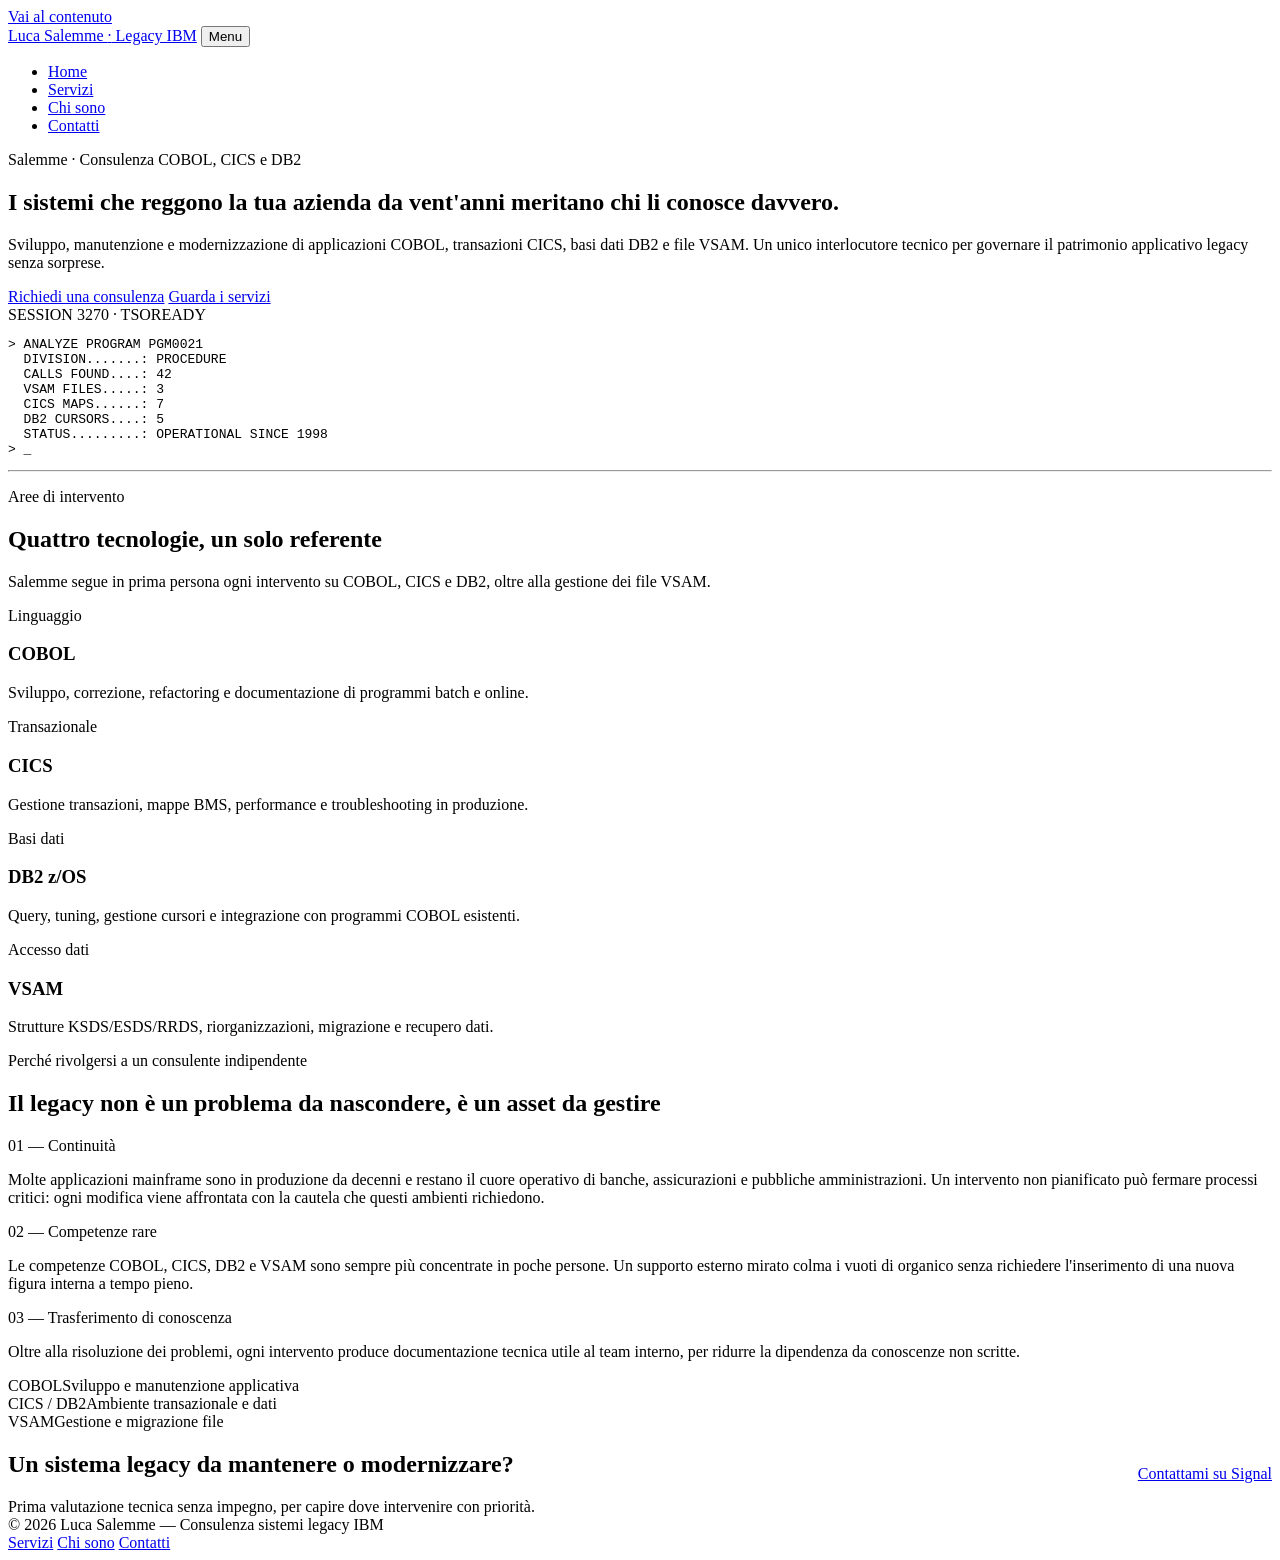
==== index.html @ 65a12618 "Add files via upload" ====
<!doctype html>
<html lang="it">
<head>
<meta charset="UTF-8">
<meta name="viewport" content="width=device-width, initial-scale=1">
<title>Salemme | Consulenza COBOL, CICS e DB2 — Sistemi Legacy IBM</title>
<meta name="description" content="Luca Salemme, consulente specializzato in COBOL, CICS e DB2 su sistemi mainframe IBM. Sviluppo, manutenzione e modernizzazione per aziende con applicazioni legacy critiche.">
<meta name="keywords" content="Salemme, COBOL, CICS, DB2, Luca Salemme, consulenza COBOL, programmatore COBOL, assistenza CICS, consulente DB2 z/OS, gestione VSAM, mainframe IBM, modernizzazione legacy, z/OS">
<meta name="robots" content="index, follow">
<link rel="canonical" href="https://tuodominio.it/">
<meta name="author" content="Luca Salemme">

<!-- Open Graph -->
<meta property="og:type" content="website">
<meta property="og:site_name" content="Salemme — Consulenza Legacy IBM">
<meta property="og:title" content="Salemme | Consulenza COBOL, CICS e DB2 — Sistemi Legacy IBM">
<meta property="og:description" content="Luca Salemme: sviluppo, manutenzione e modernizzazione di applicazioni mainframe IBM in COBOL, CICS e DB2.">
<meta property="og:url" content="https://tuodominio.it/">
<meta property="og:locale" content="it_IT">

<!-- Twitter -->
<meta name="twitter:card" content="summary">
<meta name="twitter:title" content="Salemme | Consulenza COBOL, CICS e DB2">
<meta name="twitter:description" content="Luca Salemme, consulente specializzato in COBOL, CICS e DB2 su sistemi mainframe IBM.">

<link rel="preconnect" href="https://fonts.googleapis.com">
<link rel="preconnect" href="https://fonts.gstatic.com" crossorigin>
<link href="https://fonts.googleapis.com/css2?family=IBM+Plex+Mono:wght@400;500;600&family=IBM+Plex+Sans:wght@400;500;600&display=swap" rel="stylesheet">
<link rel="stylesheet" href="css/style.css">
<link rel="icon" href="data:image/svg+xml,%3Csvg xmlns='http://www.w3.org/2000/svg' viewBox='0 0 32 32'%3E%3Crect width='32' height='32' rx='4' fill='%2317324f'/%3E%3Ctext x='16' y='22' font-family='monospace' font-size='16' fill='%23ffb000' text-anchor='middle'%3ELS%3C/text%3E%3C/svg%3E">

<script type="application/ld+json">
{
  "@context": "https://schema.org",
  "@type": "ProfessionalService",
  "name": "Salemme — Consulenza Legacy IBM",
  "description": "Consulenza specializzata in sistemi mainframe IBM: COBOL, CICS, DB2, VSAM.",
  "url": "https://tuodominio.it/",
  "areaServed": "IT",
  "founder": {
    "@type": "Person",
    "name": "Luca Salemme",
    "givenName": "Luca",
    "familyName": "Salemme",
    "alternateName": "Salemme",
    "jobTitle": "Consulente sistemi legacy IBM"
  },
  "knowsAbout": ["COBOL", "CICS", "DB2", "VSAM", "z/OS", "Mainframe IBM", "Modernizzazione legacy"]
}
</script>
</head>
<body>
<a class="skip-link" href="#main">Vai al contenuto</a>

<header class="site-header">
  <div class="nav">
    <a class="brand" href="index.html">Luca Salemme <span class="dot">·</span> Legacy IBM</a>
    <button class="nav-toggle" aria-expanded="false" aria-label="Apri il menu">Menu</button>
    <ul class="nav-links">
      <li><a href="index.html" aria-current="page">Home</a></li>
      <li><a href="servizi.html">Servizi</a></li>
      <li><a href="chi-sono.html">Chi sono</a></li>
      <li><a href="contatti.html" class="nav-cta">Contatti</a></li>
    </ul>
  </div>
</header>

<main id="main">

  <section class="hero">
    <div class="container hero-grid">
      <div>
        <p class="eyebrow">Salemme · Consulenza COBOL, CICS e DB2</p>
        <h1>I sistemi che reggono la tua azienda da vent'anni meritano chi li conosce davvero.</h1>
        <p class="lede">Sviluppo, manutenzione e modernizzazione di applicazioni COBOL, transazioni CICS, basi dati DB2 e file VSAM. Un unico interlocutore tecnico per governare il patrimonio applicativo legacy senza sorprese.</p>
        <div class="hero-actions">
          <a class="btn btn-primary" href="contatti.html">Richiedi una consulenza</a>
          <a class="btn btn-ghost" href="servizi.html">Guarda i servizi</a>
        </div>
      </div>

      <div class="terminal" role="img" aria-label="Schermata terminale che simula un'analisi Salemme di un programma COBOL con transazioni CICS e cursori DB2 in produzione">
        <div class="terminal-bar"><span>SESSION 3270 · TSO</span><span>READY</span></div>
        <pre><span class="dim">></span> ANALYZE PROGRAM PGM0021
  DIVISION.......: PROCEDURE
  CALLS FOUND....: 42
  VSAM FILES.....: 3
  CICS MAPS......: 7
  DB2 CURSORS....: 5
  STATUS.........: <span class="ok">OPERATIONAL SINCE 1998</span>
<span class="dim">></span> _<span class="cursor"></span></pre>
      </div>
    </div>
  </section>

  <hr class="section-divider">

  <section>
    <div class="container">
      <div class="section-head">
        <p class="eyebrow">Aree di intervento</p>
        <h2>Quattro tecnologie, un solo referente</h2>
        <p>Salemme segue in prima persona ogni intervento su COBOL, CICS e DB2, oltre alla gestione dei file VSAM.</p>
      </div>
      <div class="grid-4">
        <div class="tech-card">
          <span class="tag">Linguaggio</span>
          <h3>COBOL</h3>
          <p>Sviluppo, correzione, refactoring e documentazione di programmi batch e online.</p>
        </div>
        <div class="tech-card">
          <span class="tag">Transazionale</span>
          <h3>CICS</h3>
          <p>Gestione transazioni, mappe BMS, performance e troubleshooting in produzione.</p>
        </div>
        <div class="tech-card">
          <span class="tag">Basi dati</span>
          <h3>DB2 z/OS</h3>
          <p>Query, tuning, gestione cursori e integrazione con programmi COBOL esistenti.</p>
        </div>
        <div class="tech-card">
          <span class="tag">Accesso dati</span>
          <h3>VSAM</h3>
          <p>Strutture KSDS/ESDS/RRDS, riorganizzazioni, migrazione e recupero dati.</p>
        </div>
      </div>
    </div>
  </section>

  <section>
    <div class="container">
      <div class="section-head">
        <p class="eyebrow">Perché rivolgersi a un consulente indipendente</p>
        <h2>Il legacy non è un problema da nascondere, è un asset da gestire</h2>
      </div>
      <div class="rows">
        <div class="row">
          <div class="label">01 — Continuità</div>
          <div class="content">
            <p>Molte applicazioni mainframe sono in produzione da decenni e restano il cuore operativo di banche, assicurazioni e pubbliche amministrazioni. Un intervento non pianificato può fermare processi critici: ogni modifica viene affrontata con la cautela che questi ambienti richiedono.</p>
          </div>
        </div>
        <div class="row">
          <div class="label">02 — Competenze rare</div>
          <div class="content">
            <p>Le competenze COBOL, CICS, DB2 e VSAM sono sempre più concentrate in poche persone. Un supporto esterno mirato colma i vuoti di organico senza richiedere l'inserimento di una nuova figura interna a tempo pieno.</p>
          </div>
        </div>
        <div class="row">
          <div class="label">03 — Trasferimento di conoscenza</div>
          <div class="content">
            <p>Oltre alla risoluzione dei problemi, ogni intervento produce documentazione tecnica utile al team interno, per ridurre la dipendenza da conoscenze non scritte.</p>
          </div>
        </div>
      </div>

      <div class="stat-strip">
        <div class="stat"><span class="num">COBOL</span><span class="lbl">Sviluppo e manutenzione applicativa</span></div>
        <div class="stat"><span class="num">CICS / DB2</span><span class="lbl">Ambiente transazionale e dati</span></div>
        <div class="stat"><span class="num">VSAM</span><span class="lbl">Gestione e migrazione file</span></div>
      </div>
    </div>
  </section>

  <section class="band">
    <div class="container" style="display:flex; justify-content:space-between; align-items:center; flex-wrap:wrap; gap:1.5em;">
      <div>
        <h2>Un sistema legacy da mantenere o modernizzare?</h2>
        <p style="margin-bottom:0;">Prima valutazione tecnica senza impegno, per capire dove intervenire con priorità.</p>
      </div>
      <a class="btn btn-primary" href="contatti.html">Contattami su Signal</a>
    </div>
  </section>

</main>

<footer class="site-footer">
  <div class="container footer-grid">
    <span>© <span id="year"></span> Luca Salemme — Consulenza sistemi legacy IBM</span>
    <nav>
      <a href="servizi.html">Servizi</a>
      <a href="chi-sono.html">Chi sono</a>
      <a href="contatti.html">Contatti</a>
    </nav>
  </div>
</footer>

<script>document.getElementById('year').textContent = new Date().getFullYear();</script>
<script src="js/main.js"></script>
</body>
</html>
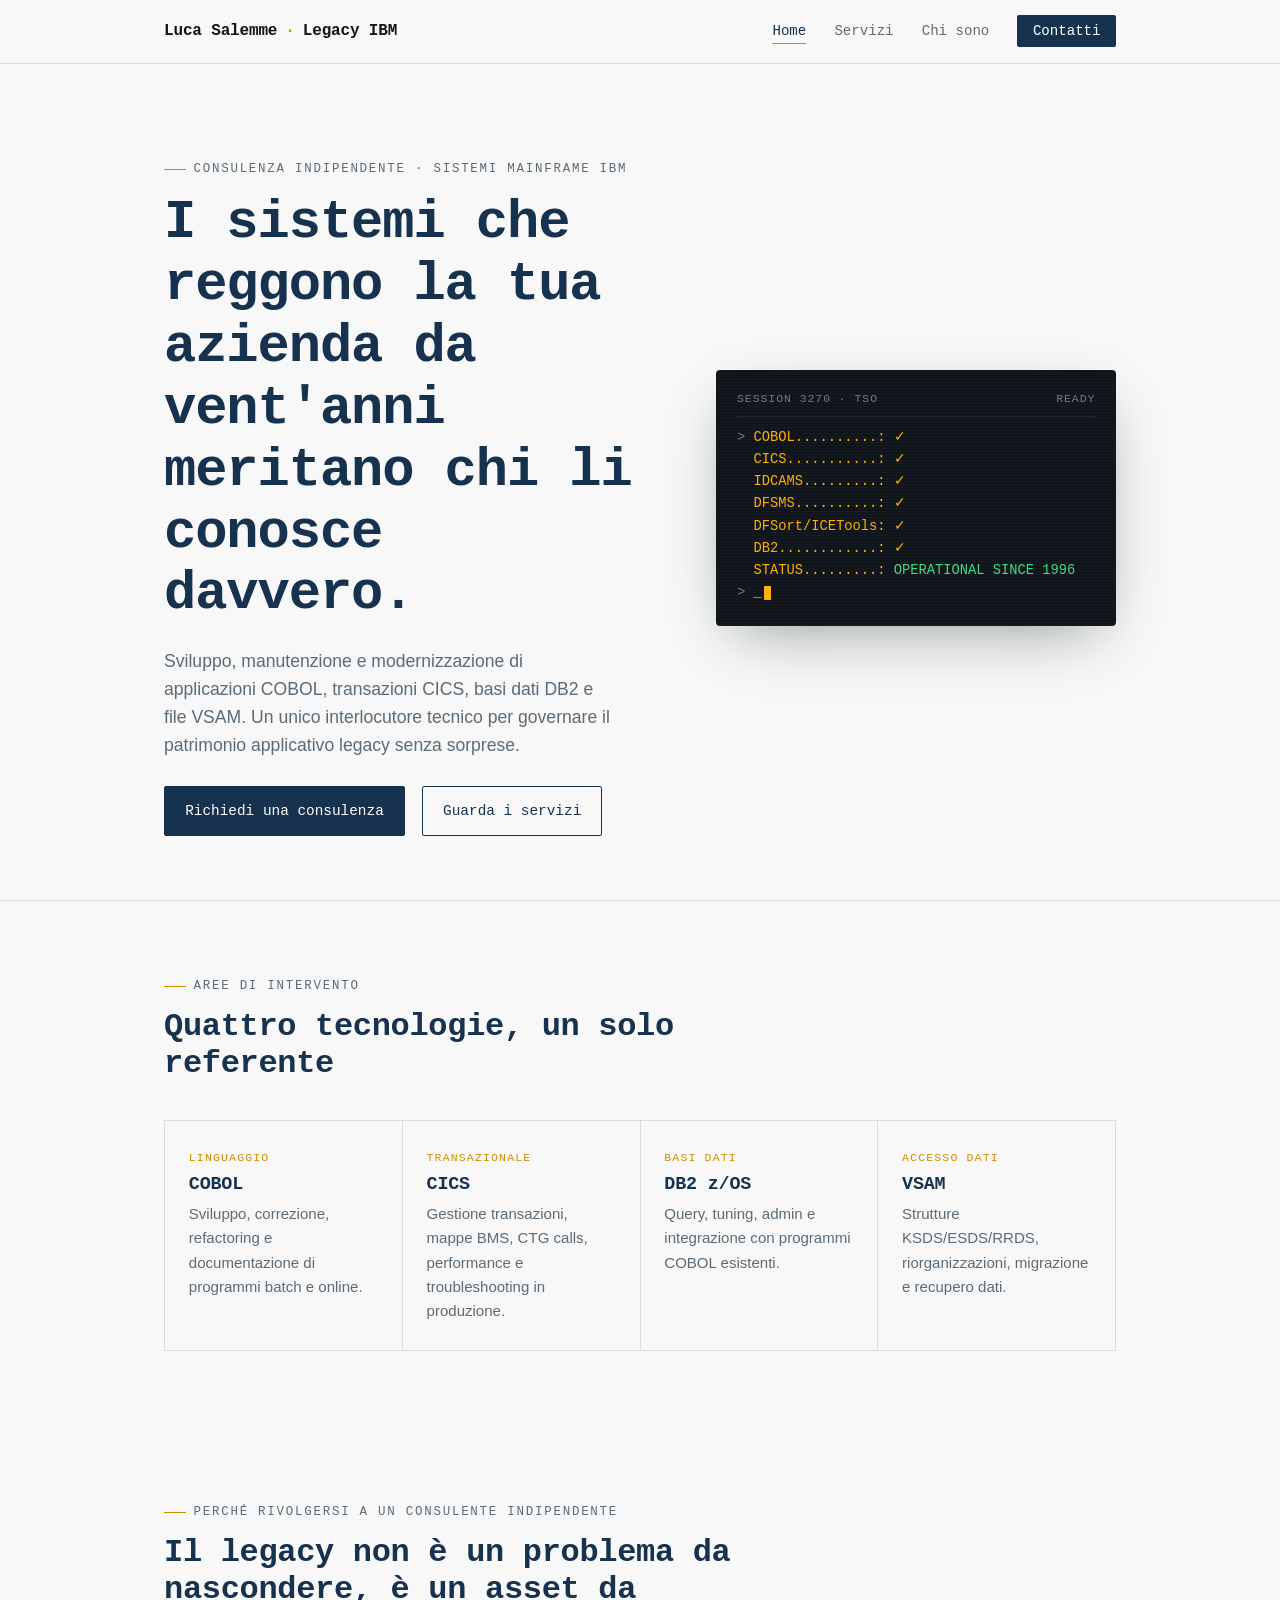
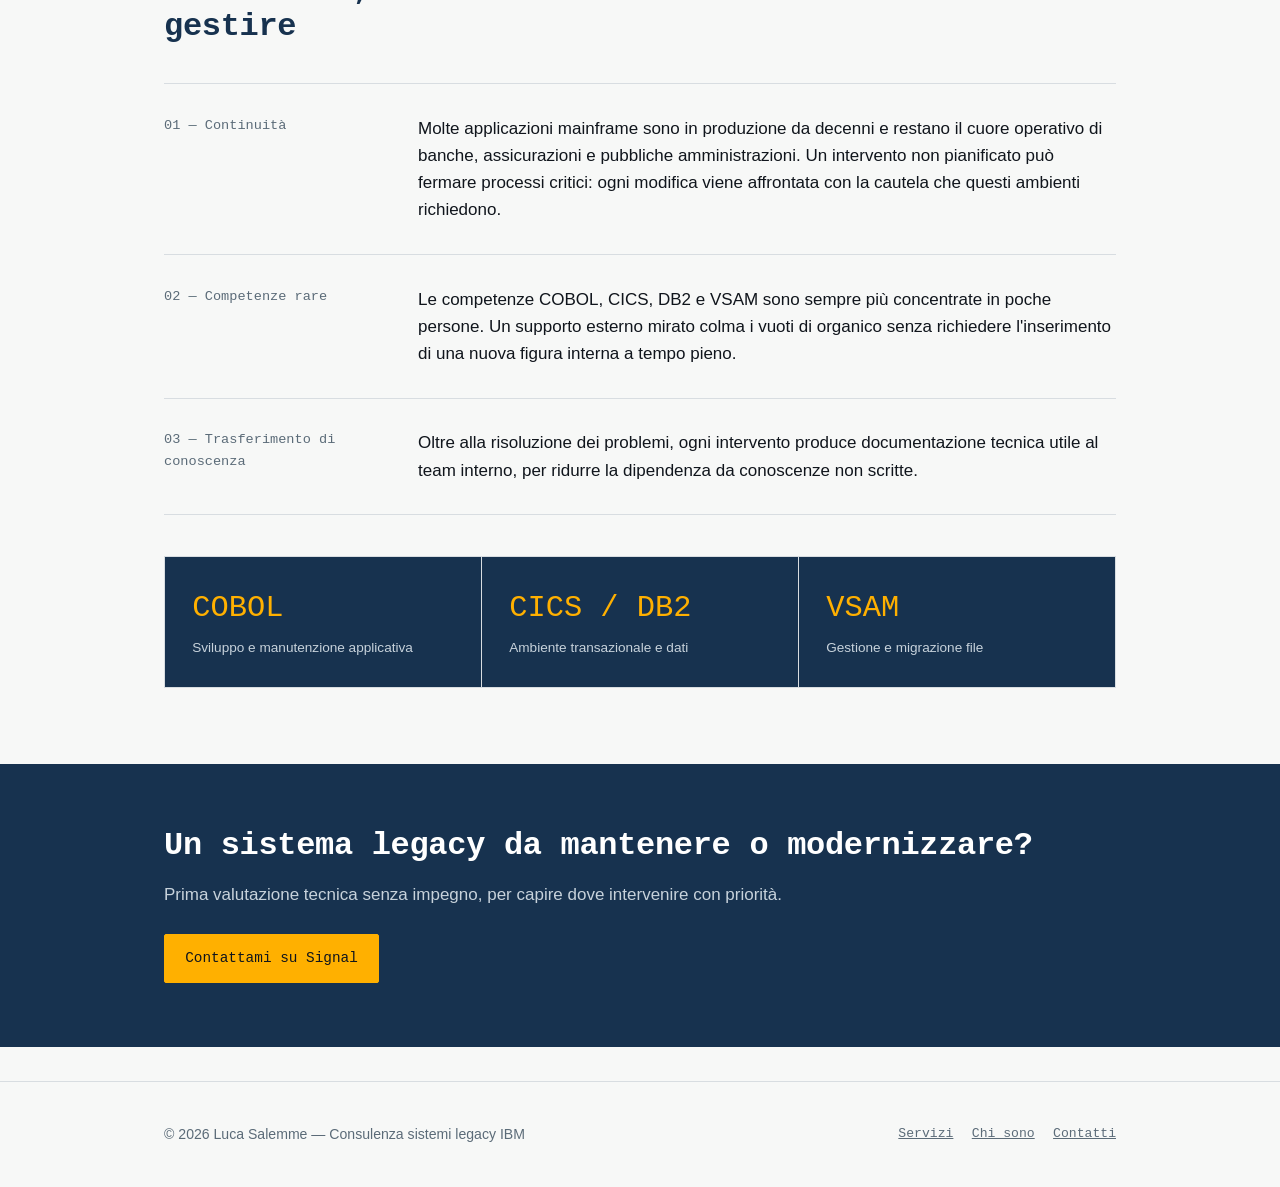
==== commit 195c5047: "Add files via upload" ====
--- a/index.html
+++ b/index.html
@@ -3,25 +3,25 @@
 <head>
 <meta charset="UTF-8">
 <meta name="viewport" content="width=device-width, initial-scale=1">
-<title>Salemme | Consulenza COBOL, CICS e DB2 — Sistemi Legacy IBM</title>
-<meta name="description" content="Luca Salemme, consulente specializzato in COBOL, CICS e DB2 su sistemi mainframe IBM. Sviluppo, manutenzione e modernizzazione per aziende con applicazioni legacy critiche.">
-<meta name="keywords" content="Salemme, COBOL, CICS, DB2, Luca Salemme, consulenza COBOL, programmatore COBOL, assistenza CICS, consulente DB2 z/OS, gestione VSAM, mainframe IBM, modernizzazione legacy, z/OS">
+<title>Consulenza COBOL, CICS, DB2, VSAM | Luca Salemme — Sistemi Legacy IBM</title>
+<meta name="description" content="Consulenza specializzata su sistemi mainframe IBM: sviluppo e manutenzione COBOL, transazioni CICS, basi dati DB2 z/OS, gestione file VSAM. Supporto per aziende con applicazioni legacy critiche.">
+<meta name="keywords" content="consulenza COBOL, programmatore COBOL, assistenza CICS, consulente DB2 z/OS, gestione VSAM, mainframe IBM, modernizzazione legacy, z/OS, sistemi legacy banche assicurazioni">
 <meta name="robots" content="index, follow">
 <link rel="canonical" href="https://tuodominio.it/">
 <meta name="author" content="Luca Salemme">
 
 <!-- Open Graph -->
 <meta property="og:type" content="website">
-<meta property="og:site_name" content="Salemme — Consulenza Legacy IBM">
-<meta property="og:title" content="Salemme | Consulenza COBOL, CICS e DB2 — Sistemi Legacy IBM">
-<meta property="og:description" content="Luca Salemme: sviluppo, manutenzione e modernizzazione di applicazioni mainframe IBM in COBOL, CICS e DB2.">
+<meta property="og:site_name" content="Luca Salemme — Consulenza Legacy IBM">
+<meta property="og:title" content="Consulenza COBOL, CICS, DB2, VSAM | Sistemi Legacy IBM">
+<meta property="og:description" content="Sviluppo, manutenzione e modernizzazione di applicazioni mainframe IBM: COBOL, CICS, DB2, VSAM.">
 <meta property="og:url" content="https://tuodominio.it/">
 <meta property="og:locale" content="it_IT">
 
 <!-- Twitter -->
 <meta name="twitter:card" content="summary">
-<meta name="twitter:title" content="Salemme | Consulenza COBOL, CICS e DB2">
-<meta name="twitter:description" content="Luca Salemme, consulente specializzato in COBOL, CICS e DB2 su sistemi mainframe IBM.">
+<meta name="twitter:title" content="Consulenza COBOL, CICS, DB2, VSAM | Sistemi Legacy IBM">
+<meta name="twitter:description" content="Consulenza specializzata su sistemi mainframe IBM per aziende con applicazioni legacy critiche.">
 
 <link rel="preconnect" href="https://fonts.googleapis.com">
 <link rel="preconnect" href="https://fonts.gstatic.com" crossorigin>
@@ -33,16 +33,13 @@
 {
   "@context": "https://schema.org",
   "@type": "ProfessionalService",
-  "name": "Salemme — Consulenza Legacy IBM",
+  "name": "Luca Salemme — Consulenza Legacy IBM",
   "description": "Consulenza specializzata in sistemi mainframe IBM: COBOL, CICS, DB2, VSAM.",
   "url": "https://tuodominio.it/",
   "areaServed": "IT",
   "founder": {
     "@type": "Person",
     "name": "Luca Salemme",
-    "givenName": "Luca",
-    "familyName": "Salemme",
-    "alternateName": "Salemme",
     "jobTitle": "Consulente sistemi legacy IBM"
   },
   "knowsAbout": ["COBOL", "CICS", "DB2", "VSAM", "z/OS", "Mainframe IBM", "Modernizzazione legacy"]
@@ -70,7 +67,7 @@
   <section class="hero">
     <div class="container hero-grid">
       <div>
-        <p class="eyebrow">Salemme · Consulenza COBOL, CICS e DB2</p>
+        <p class="eyebrow">Consulenza indipendente · Sistemi mainframe IBM</p>
         <h1>I sistemi che reggono la tua azienda da vent'anni meritano chi li conosce davvero.</h1>
         <p class="lede">Sviluppo, manutenzione e modernizzazione di applicazioni COBOL, transazioni CICS, basi dati DB2 e file VSAM. Un unico interlocutore tecnico per governare il patrimonio applicativo legacy senza sorprese.</p>
         <div class="hero-actions">
@@ -79,15 +76,15 @@
         </div>
       </div>
 
-      <div class="terminal" role="img" aria-label="Schermata terminale che simula un'analisi Salemme di un programma COBOL con transazioni CICS e cursori DB2 in produzione">
+      <div class="terminal" role="img" aria-label="Schermata terminale che simula un'analisi di un programma COBOL in produzione">
         <div class="terminal-bar"><span>SESSION 3270 · TSO</span><span>READY</span></div>
-        <pre><span class="dim">></span> ANALYZE PROGRAM PGM0021
-  DIVISION.......: PROCEDURE
-  CALLS FOUND....: 42
-  VSAM FILES.....: 3
-  CICS MAPS......: 7
-  DB2 CURSORS....: 5
-  STATUS.........: <span class="ok">OPERATIONAL SINCE 1998</span>
+        <pre><span class="dim">></span> COBOL..........: ✓
+  CICS...........: ✓
+  IDCAMS.........: ✓
+  DFSMS..........: ✓
+  DFSort/ICETools: ✓
+  DB2............: ✓
+  STATUS.........: <span class="ok">OPERATIONAL SINCE 1996</span>
 <span class="dim">></span> _<span class="cursor"></span></pre>
       </div>
     </div>
@@ -100,7 +97,6 @@
       <div class="section-head">
         <p class="eyebrow">Aree di intervento</p>
         <h2>Quattro tecnologie, un solo referente</h2>
-        <p>Salemme segue in prima persona ogni intervento su COBOL, CICS e DB2, oltre alla gestione dei file VSAM.</p>
       </div>
       <div class="grid-4">
         <div class="tech-card">
@@ -111,12 +107,12 @@
         <div class="tech-card">
           <span class="tag">Transazionale</span>
           <h3>CICS</h3>
-          <p>Gestione transazioni, mappe BMS, performance e troubleshooting in produzione.</p>
+          <p>Gestione transazioni, mappe BMS, CTG calls, performance e troubleshooting in produzione.</p>
         </div>
         <div class="tech-card">
           <span class="tag">Basi dati</span>
           <h3>DB2 z/OS</h3>
-          <p>Query, tuning, gestione cursori e integrazione con programmi COBOL esistenti.</p>
+          <p>Query, tuning, admin e integrazione con programmi COBOL esistenti.</p>
         </div>
         <div class="tech-card">
           <span class="tag">Accesso dati</span>
--- a/css/style.css
+++ b/css/style.css
@@ -0,0 +1,341 @@
+/* ==========================================================================
+   Luca Salemme — Consulenza Legacy IBM (COBOL / CICS / DB2 / VSAM)
+   Design tokens
+   ========================================================================== */
+:root{
+  --ink:        #10151c;
+  --paper:      #f7f8f7;
+  --paper-dim:  #eef0f1;
+  --navy:       #17324f;
+  --navy-light: #2a4a70;
+  --steel:      #5b6b78;
+  --steel-light:#e2e6e9;
+  --line:       #d8dde1;
+  --amber:      #ffb000;
+  --amber-dim:  #cf8f00;
+  --green:      #3ddc84;
+
+  --font-mono: 'IBM Plex Mono', ui-monospace, SFMono-Regular, Menlo, monospace;
+  --font-sans: 'IBM Plex Sans', -apple-system, BlinkMacSystemFont, 'Segoe UI', sans-serif;
+
+  --maxw: 1080px;
+  --gutter: clamp(20px, 5vw, 64px);
+}
+
+*,*::before,*::after{ box-sizing:border-box; }
+html{ scroll-behavior:smooth; }
+
+body{
+  margin:0;
+  background:var(--paper);
+  color:var(--ink);
+  font-family:var(--font-sans);
+  font-size:17px;
+  line-height:1.6;
+  -webkit-font-smoothing:antialiased;
+}
+
+h1,h2,h3,h4{
+  font-family:var(--font-mono);
+  font-weight:600;
+  letter-spacing:-0.01em;
+  line-height:1.15;
+  margin:0 0 .5em;
+  color:var(--navy);
+}
+h1{ font-size:clamp(2.1rem, 4.2vw, 3.4rem); letter-spacing:-0.02em; }
+h2{ font-size:clamp(1.5rem, 2.6vw, 2rem); }
+h3{ font-size:1.15rem; }
+
+p{ margin:0 0 1.1em; color:var(--ink); }
+a{ color:var(--navy); }
+strong{ color:var(--navy); }
+
+.eyebrow{
+  font-family:var(--font-mono);
+  font-size:.78rem;
+  letter-spacing:.14em;
+  text-transform:uppercase;
+  color:var(--steel);
+  display:flex;
+  align-items:center;
+  gap:.6em;
+  margin-bottom:1em;
+}
+.eyebrow::before{
+  content:"";
+  width:22px;
+  height:1px;
+  background:var(--amber-dim);
+  display:inline-block;
+}
+
+.container{
+  max-width:var(--maxw);
+  margin:0 auto;
+  padding-left:var(--gutter);
+  padding-right:var(--gutter);
+}
+
+/* ---------- Skip link / focus ---------- */
+.skip-link{
+  position:absolute; left:-999px; top:0;
+  background:var(--navy); color:#fff; padding:.6em 1em;
+  z-index:200; font-family:var(--font-mono); font-size:.85rem;
+}
+.skip-link:focus{ left:var(--gutter); top:.6em; }
+a:focus-visible, button:focus-visible, .qr-fallback-link:focus-visible{
+  outline:2px solid var(--amber); outline-offset:3px;
+}
+
+@media (prefers-reduced-motion: reduce){
+  *{ animation-duration:.01ms !important; animation-iteration-count:1 !important; transition-duration:.01ms !important; scroll-behavior:auto !important; }
+}
+
+/* ---------- Header / nav ---------- */
+.site-header{
+  position:sticky; top:0; z-index:100;
+  background:rgba(247,248,247,.92);
+  backdrop-filter:saturate(140%) blur(6px);
+  border-bottom:1px solid var(--line);
+}
+.nav{
+  display:flex; align-items:center; justify-content:space-between;
+  padding:1.1em var(--gutter);
+  max-width:var(--maxw); margin:0 auto;
+}
+.brand{
+  font-family:var(--font-mono); font-weight:600; font-size:1rem;
+  color:var(--ink); text-decoration:none; letter-spacing:-0.01em;
+  display:flex; align-items:center; gap:.5em;
+}
+.brand .dot{ color:var(--amber-dim); }
+.nav-links{
+  display:flex; gap:2em; list-style:none; margin:0; padding:0;
+  font-family:var(--font-mono); font-size:.88rem;
+}
+.nav-links a{
+  text-decoration:none; color:var(--steel);
+  padding:.3em 0; border-bottom:1px solid transparent;
+}
+.nav-links a:hover, .nav-links a[aria-current="page"]{
+  color:var(--navy); border-bottom-color:var(--amber-dim);
+}
+.nav-cta{
+  background:var(--navy); color:#fff !important; padding:.55em 1.1em !important;
+  border-radius:2px; border-bottom:none !important;
+}
+.nav-cta:hover{ background:var(--navy-light); }
+.nav-toggle{ display:none; }
+
+@media (max-width: 720px){
+  .nav-links{
+    position:fixed; inset:64px 0 auto 0; background:var(--paper);
+    flex-direction:column; padding:1.5em var(--gutter); gap:1.2em;
+    border-bottom:1px solid var(--line);
+    transform:translateY(-8px); opacity:0; pointer-events:none;
+    transition:opacity .18s ease, transform .18s ease;
+  }
+  .nav-links.open{ transform:translateY(0); opacity:1; pointer-events:auto; }
+  .nav-toggle{
+    display:inline-flex; background:none; border:1px solid var(--line);
+    border-radius:2px; padding:.5em .7em; font-family:var(--font-mono);
+    color:var(--navy); cursor:pointer;
+  }
+}
+
+/* ---------- Hero + terminal signature ---------- */
+.hero{
+  padding:clamp(48px, 8vw, 96px) 0 clamp(32px, 6vw, 64px);
+}
+.hero-grid{
+  display:grid; grid-template-columns: 1.1fr .9fr; gap:clamp(28px, 5vw, 64px);
+  align-items:center;
+}
+@media (max-width: 860px){ .hero-grid{ grid-template-columns:1fr; } }
+
+.hero h1{ margin-bottom:.4em; }
+.hero .lede{ font-size:1.1rem; color:var(--steel); max-width:46ch; }
+
+.hero-actions{ display:flex; gap:1em; margin-top:1.6em; flex-wrap:wrap; }
+.btn{
+  font-family:var(--font-mono); font-size:.9rem; text-decoration:none;
+  padding:.85em 1.4em; border-radius:2px; display:inline-block;
+  border:1px solid var(--navy); transition:background .15s ease, color .15s ease;
+}
+.btn-primary{ background:var(--navy); color:#fff; }
+.btn-primary:hover{ background:var(--navy-light); border-color:var(--navy-light); }
+.btn-ghost{ background:transparent; color:var(--navy); }
+.btn-ghost:hover{ background:var(--steel-light); }
+
+/* the terminal panel — signature element */
+.terminal{
+  background:var(--ink);
+  border-radius:4px;
+  padding:1.4em 1.5em 1.6em;
+  box-shadow:0 20px 60px -20px rgba(16,21,28,.45);
+  font-family:var(--font-mono);
+  font-size:.86rem;
+  color:var(--amber);
+  overflow:hidden;
+  position:relative;
+}
+.terminal::before{
+  content:"";
+  position:absolute; inset:0;
+  background:repeating-linear-gradient(
+    to bottom, rgba(255,255,255,.025) 0px, rgba(255,255,255,.025) 1px,
+    transparent 1px, transparent 3px
+  );
+  pointer-events:none;
+}
+.terminal-bar{
+  display:flex; justify-content:space-between; align-items:center;
+  color:#6b7a86; font-size:.72rem; letter-spacing:.08em;
+  border-bottom:1px solid rgba(255,255,255,.08);
+  padding-bottom:.7em; margin-bottom:.9em; text-transform:uppercase;
+}
+.terminal pre{ margin:0; white-space:pre-wrap; }
+.terminal .dim{ color:#6b7a86; }
+.terminal .ok{ color:var(--green); }
+.terminal .cursor{
+  display:inline-block; width:.55em; height:1em; background:var(--amber);
+  vertical-align:text-bottom; margin-left:.15em;
+  animation:blink 1.1s steps(1) infinite;
+}
+@keyframes blink{ 50%{ opacity:0; } }
+
+/* ---------- Sections ---------- */
+section{ padding:clamp(40px, 6vw, 76px) 0; }
+.section-divider{ border:none; border-top:1px solid var(--line); margin:0; }
+
+.section-head{ max-width:62ch; margin-bottom:2.2em; }
+
+/* Service / tech cards */
+.grid-4{
+  display:grid; grid-template-columns:repeat(4, 1fr); gap:1px;
+  background:var(--line); border:1px solid var(--line);
+}
+@media (max-width:900px){ .grid-4{ grid-template-columns:repeat(2, 1fr); } }
+@media (max-width:520px){ .grid-4{ grid-template-columns:1fr; } }
+
+.tech-card{
+  background:var(--paper); padding:1.6em 1.4em;
+}
+.tech-card .tag{
+  font-family:var(--font-mono); font-size:.72rem; letter-spacing:.1em;
+  color:var(--amber-dim); text-transform:uppercase; display:block; margin-bottom:.6em;
+}
+.tech-card h3{ margin-bottom:.4em; }
+.tech-card p{ color:var(--steel); font-size:.94rem; margin-bottom:0; }
+
+/* Two-column feature rows */
+.rows{ display:flex; flex-direction:column; }
+.row{
+  display:grid; grid-template-columns: 220px 1fr; gap:2em;
+  padding:1.8em 0; border-top:1px solid var(--line);
+}
+.row:last-child{ border-bottom:1px solid var(--line); }
+@media (max-width:700px){ .row{ grid-template-columns:1fr; gap:.5em; } }
+.row .label{
+  font-family:var(--font-mono); font-size:.85rem; color:var(--steel);
+}
+.row .content p{ margin-bottom:.6em; }
+.row .content p:last-child{ margin-bottom:0; }
+
+/* Stat strip */
+.stat-strip{
+  display:grid; grid-template-columns:repeat(3,1fr); gap:1px;
+  background:var(--line); border:1px solid var(--line); margin-top:2.4em;
+}
+@media (max-width:640px){ .stat-strip{ grid-template-columns:1fr; } }
+.stat{ background:var(--navy); color:#fff; padding:1.6em; text-align:left; }
+.stat .num{ font-family:var(--font-mono); font-size:1.9rem; color:var(--amber); display:block; }
+.stat .lbl{ font-size:.85rem; color:#c7d2db; }
+
+/* Callout / cta band */
+.band{
+  background:var(--navy); color:#fff; padding:clamp(40px,6vw,64px) 0;
+}
+.band h2{ color:#fff; }
+.band p{ color:#c7d2db; }
+.band .btn-primary{ background:var(--amber); color:var(--ink); border-color:var(--amber); }
+.band .btn-primary:hover{ background:#ffc233; }
+.band .btn-ghost{ color:#fff; border-color:rgba(255,255,255,.4); }
+.band .btn-ghost:hover{ background:rgba(255,255,255,.08); }
+
+/* Contact / QR */
+.contact-grid{
+  display:grid; grid-template-columns:1fr 1fr; gap:clamp(24px,5vw,56px);
+  align-items:start;
+}
+@media (max-width:800px){ .contact-grid{ grid-template-columns:1fr; } }
+
+.qr-card{
+  background:var(--ink); border-radius:4px; padding:1.8em;
+  display:flex; flex-direction:column; align-items:center; gap:1.1em;
+  text-align:center;
+}
+.qr-box{
+  background:#fff; padding:14px; border-radius:3px; line-height:0;
+  width:200px; height:200px; display:flex; align-items:center; justify-content:center;
+}
+#qrcode img{ display:block; }
+.qr-card .caption{
+  font-family:var(--font-mono); font-size:.8rem; color:#9fb0bd; margin:0;
+}
+.qr-card .signal-id{
+  font-family:var(--font-mono); font-size:.95rem; color:var(--amber); margin:0;
+  word-break:break-all;
+}
+.qr-fallback-link{
+  font-family:var(--font-mono); font-size:.82rem; color:#fff; text-decoration:underline;
+  text-underline-offset:3px;
+}
+
+.contact-list{ list-style:none; margin:0; padding:0; }
+.contact-list li{
+  padding:1em 0; border-top:1px solid var(--line);
+  display:flex; justify-content:space-between; gap:1em; align-items:baseline;
+}
+.contact-list li:last-child{ border-bottom:1px solid var(--line); }
+.contact-list .k{ font-family:var(--font-mono); font-size:.85rem; color:var(--steel); }
+.contact-list .v a{ text-decoration:none; }
+.contact-list .v a:hover{ text-decoration:underline; }
+
+.notice{
+  border:1px dashed var(--steel);
+  background:var(--paper-dim);
+  padding:1em 1.2em; font-size:.9rem; color:var(--steel); border-radius:3px;
+}
+.notice strong{ color:var(--ink); }
+
+/* Footer */
+.site-footer{
+  border-top:1px solid var(--line); padding:2.4em 0; margin-top:2em;
+}
+.footer-grid{
+  display:flex; justify-content:space-between; flex-wrap:wrap; gap:1.5em;
+  font-size:.88rem; color:var(--steel);
+}
+.footer-grid a{ color:var(--steel); }
+.footer-grid nav{ display:flex; gap:1.4em; font-family:var(--font-mono); font-size:.82rem; }
+
+/* Bio (chi-sono) */
+.bio-layout{
+  display:grid; grid-template-columns: 1fr 1.6fr; gap:clamp(24px,5vw,56px);
+}
+@media (max-width:760px){ .bio-layout{ grid-template-columns:1fr; } }
+.bio-card{
+  border:1px solid var(--line); padding:1.6em; align-self:start;
+}
+.bio-card dl{ margin:0; }
+.bio-card dt{ font-family:var(--font-mono); font-size:.75rem; text-transform:uppercase; letter-spacing:.08em; color:var(--steel); margin-top:1em; }
+.bio-card dt:first-child{ margin-top:0; }
+.bio-card dd{ margin:.2em 0 0; }
+
+/* Utility */
+.mt-0{ margin-top:0; }
+.visually-hidden{
+  position:absolute; width:1px; height:1px; overflow:hidden; clip:rect(0,0,0,0); white-space:nowrap;
+}
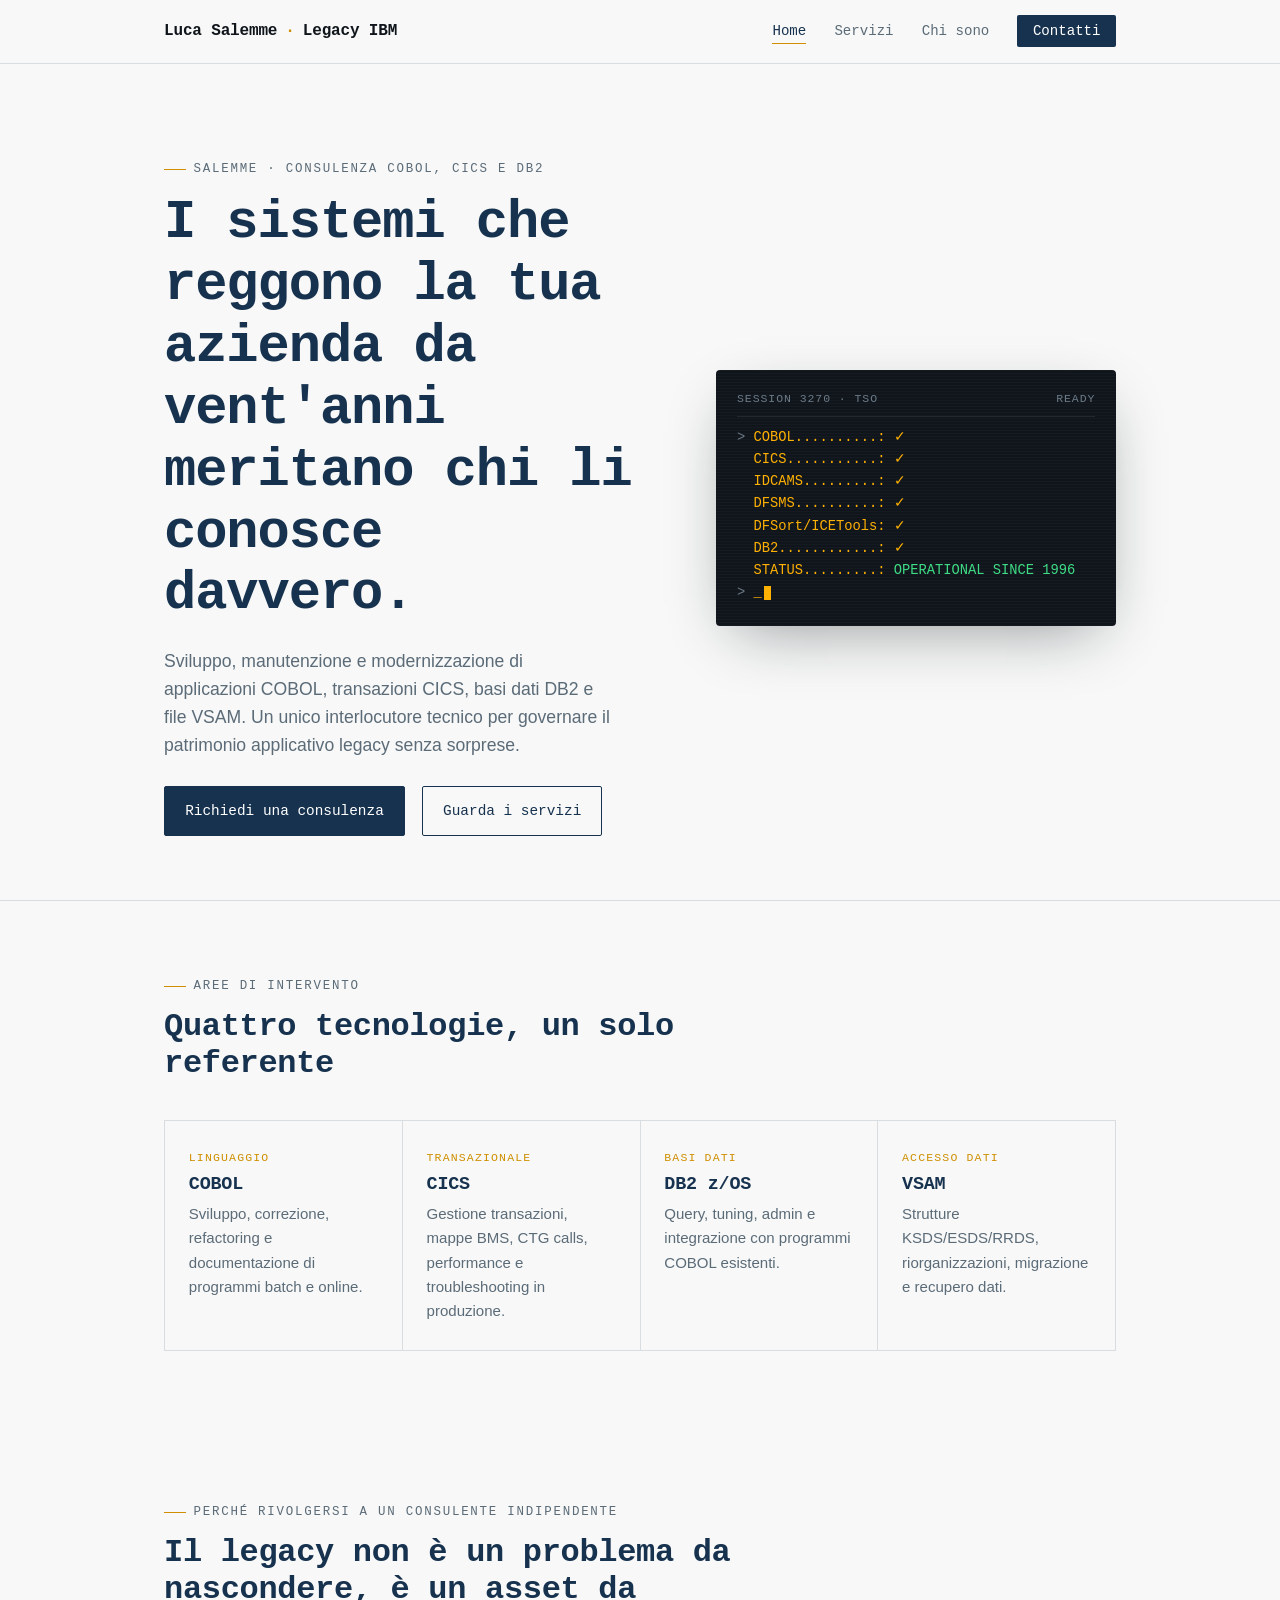
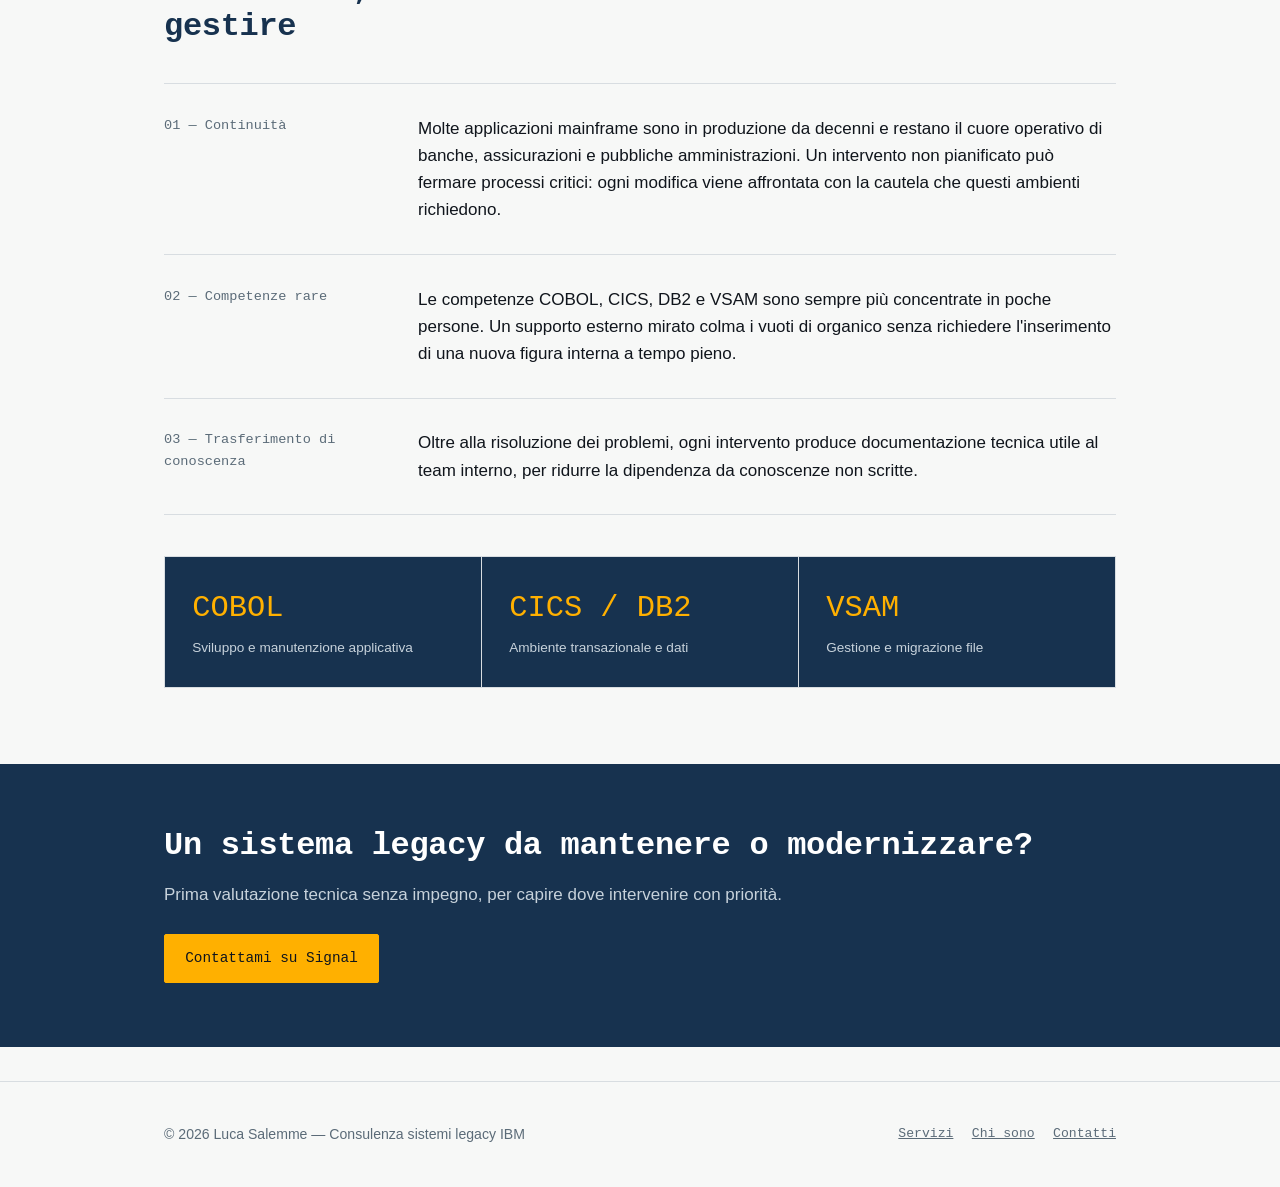
==== commit fcc0dfe0: "Add files via upload" ====
--- a/index.html
+++ b/index.html
@@ -5,7 +5,7 @@
 <meta name="viewport" content="width=device-width, initial-scale=1">
 <title>Consulenza COBOL, CICS, DB2, VSAM | Luca Salemme — Sistemi Legacy IBM</title>
 <meta name="description" content="Consulenza specializzata su sistemi mainframe IBM: sviluppo e manutenzione COBOL, transazioni CICS, basi dati DB2 z/OS, gestione file VSAM. Supporto per aziende con applicazioni legacy critiche.">
-<meta name="keywords" content="consulenza COBOL, programmatore COBOL, assistenza CICS, consulente DB2 z/OS, gestione VSAM, mainframe IBM, modernizzazione legacy, z/OS, sistemi legacy banche assicurazioni">
+<meta name="keywords" content="Salemme, COBOL, CICS, DB2, Luca Salemme, consulenza COBOL, programmatore COBOL, assistenza CICS, consulente DB2 z/OS, gestione VSAM, mainframe IBM, modernizzazione legacy, z/OS">
 <meta name="robots" content="index, follow">
 <link rel="canonical" href="https://tuodominio.it/">
 <meta name="author" content="Luca Salemme">
@@ -13,15 +13,15 @@
 <!-- Open Graph -->
 <meta property="og:type" content="website">
 <meta property="og:site_name" content="Luca Salemme — Consulenza Legacy IBM">
-<meta property="og:title" content="Consulenza COBOL, CICS, DB2, VSAM | Sistemi Legacy IBM">
-<meta property="og:description" content="Sviluppo, manutenzione e modernizzazione di applicazioni mainframe IBM: COBOL, CICS, DB2, VSAM.">
+<meta property="og:title" content="Salemme | Consulenza COBOL, CICS e DB2 — Sistemi Legacy IBM">
+<meta property="og:description" content="Luca Salemme: sviluppo, manutenzione e modernizzazione di applicazioni mainframe IBM in COBOL, CICS e DB2.">
 <meta property="og:url" content="https://tuodominio.it/">
 <meta property="og:locale" content="it_IT">
 
 <!-- Twitter -->
 <meta name="twitter:card" content="summary">
-<meta name="twitter:title" content="Consulenza COBOL, CICS, DB2, VSAM | Sistemi Legacy IBM">
-<meta name="twitter:description" content="Consulenza specializzata su sistemi mainframe IBM per aziende con applicazioni legacy critiche.">
+<meta name="twitter:title" content="Salemme | Consulenza COBOL, CICS e DB2">
+<meta name="twitter:description" content="Luca Salemme, consulente specializzato in COBOL, CICS e DB2 su sistemi mainframe IBM.">
 
 <link rel="preconnect" href="https://fonts.googleapis.com">
 <link rel="preconnect" href="https://fonts.gstatic.com" crossorigin>
@@ -40,6 +40,9 @@
   "founder": {
     "@type": "Person",
     "name": "Luca Salemme",
+	"givenName": "Luca",
+    "familyName": "Salemme",
+    "alternateName": "Salemme",
     "jobTitle": "Consulente sistemi legacy IBM"
   },
   "knowsAbout": ["COBOL", "CICS", "DB2", "VSAM", "z/OS", "Mainframe IBM", "Modernizzazione legacy"]
@@ -67,7 +70,7 @@
   <section class="hero">
     <div class="container hero-grid">
       <div>
-        <p class="eyebrow">Consulenza indipendente · Sistemi mainframe IBM</p>
+        <p class="eyebrow">Salemme · Consulenza COBOL, CICS e DB2</p>
         <h1>I sistemi che reggono la tua azienda da vent'anni meritano chi li conosce davvero.</h1>
         <p class="lede">Sviluppo, manutenzione e modernizzazione di applicazioni COBOL, transazioni CICS, basi dati DB2 e file VSAM. Un unico interlocutore tecnico per governare il patrimonio applicativo legacy senza sorprese.</p>
         <div class="hero-actions">
